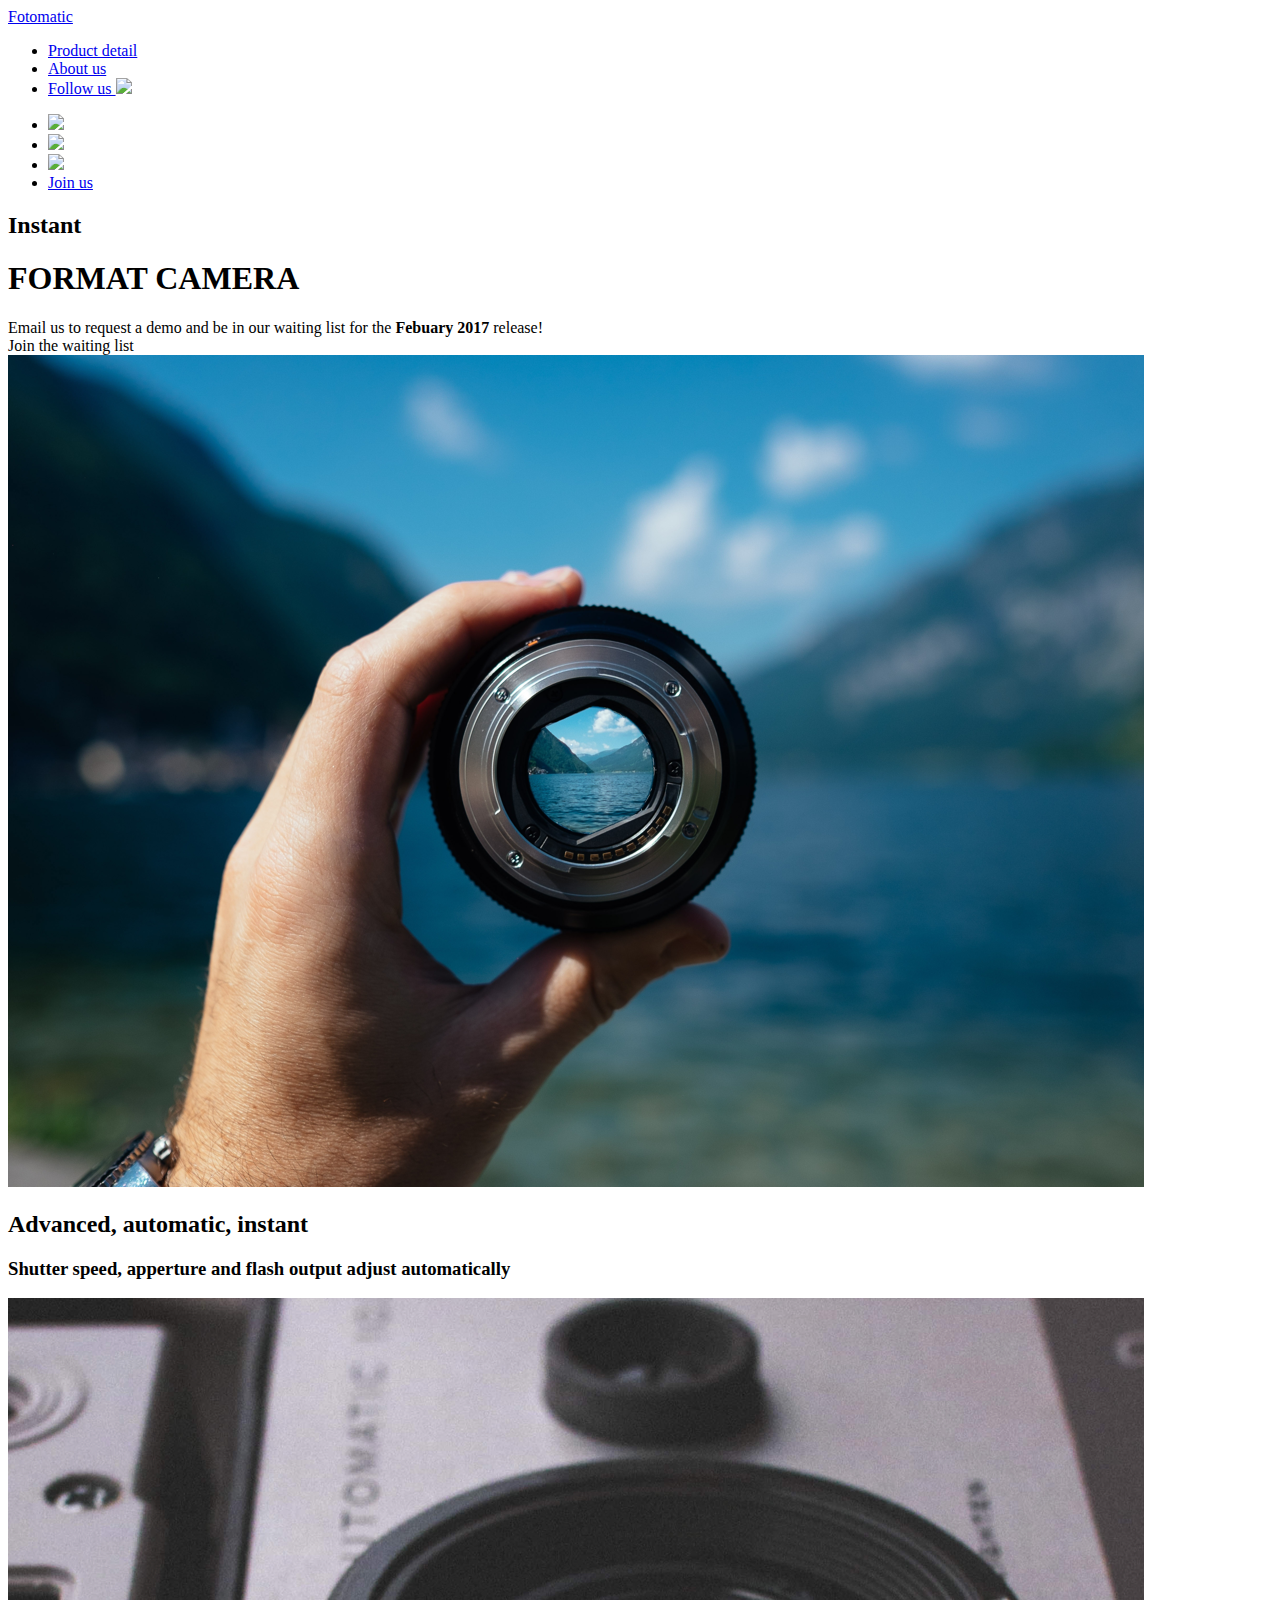
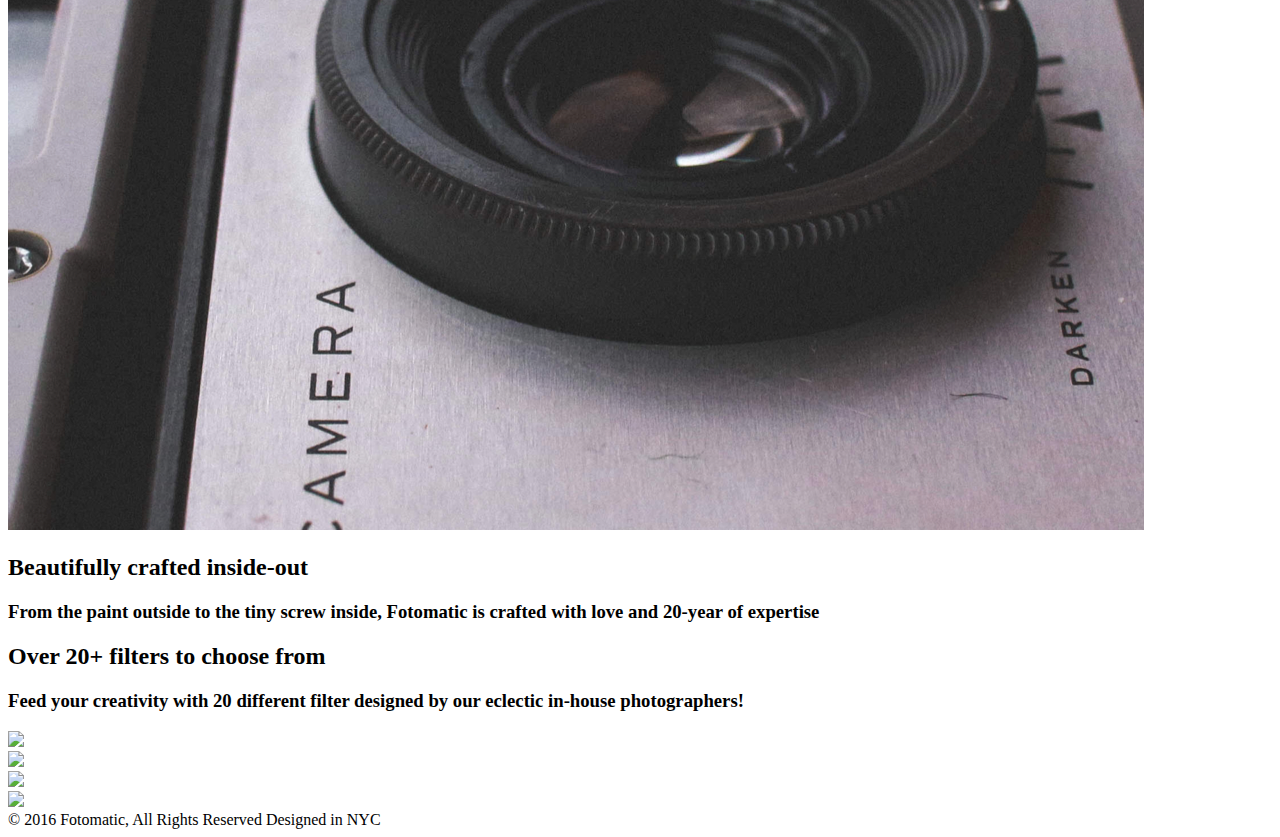
==== Fotomatic/index.html @ dcf3771e "add fotomatic" ====
<!DOCTYPE html>
<html>
<head>
  <link href="https://fonts.googleapis.com/css?family=Damion" rel="stylesheet">
  <link href="https://fonts.googleapis.com/css?family=Rubik" rel="stylesheet">
  <link href="https://fonts.googleapis.com/css?family=Roboto:300,400,600,700" rel="stylesheet">
  <link rel="stylesheet" href="./resources/css/reset.css">
  <meta charset="UTF-8">
</head>
<body>
  <!-- Header -->
  <header>
    <div class="content">
      <a href="index.html" class="desktop logo">Fotomatic</a>
      <nav class="desktop">
        <ul>
          <li><a href="#">Product detail</a></li>
          <li><a href="#">About us</a></li>
          <li><a href="https://www.instagram.com/">Follow us <img class="icon" src="./resources/images/instagram.png"></a></li>
        </ul>
      </nav>
      <nav class="mobile">
        <ul>
          <li><a href="#"><img src="./resources/images/ic-logo.svg"></a></li>
          <li><a href="#"><img src="./resources/images/ic-product-detail.svg"></a></li>
          <li><a href="#"><img src="./resources/images/ic-about-us.svg"></a></li>
          <li><a href="#" class="button">Join us</a></li>
        </ul>
      </nav>
    </div>
  </header>

  <!-- Main Content -->
  <div class="main-content">

    <!-- Sign Up Section -->
    <div id="sign-up-section" class="banner">
      <div id="sign-up-cta">
        <div class="content center">
          <div class="header">
            <h2 class="cursive">Instant</h2>
            <h1 class="striking">FORMAT CAMERA</h1>
          </div>
          <div class="email">
            <span>
              Email us to request a demo and be in our waiting list for the <strong>Febuary 2017</strong> release!
            </span>
            <div class="button">Join the waiting list</div>
          </div>
        </div>
      </div>
    </div>

    <!-- Features Section -->
    <div id="features-section">
      <div class="feature">
        <div class="center">
          <div class="image-container">
            <img src="images/feature-1.png" />
          </div>
          <div class="content">
            <h2>Advanced, automatic, instant</h2>
            <h3>Shutter speed, apperture and flash output adjust automatically</h3>
          </div>
        </div>
      </div>
      <div class="feature">
        <div class="center">
          <div class="image-container">
            <img src="images/feature-2.png" />
          </div>
          <div class="content">
            <h2>Beautifully crafted inside-out</h2>
            <h3>From the paint outside to the tiny screw inside, Fotomatic is crafted with love and 20-year of expertise</h3>
          </div>
        </div>
      </div>
    </div>

    <!-- Filters Section -->
    <div id="filters-section">
      <div class="content center">
        <h2>Over 20+ filters to choose from</h2>
        <h3>Feed your creativity with 20 different filter designed by our eclectic in-house photographers!</h3>
      </div>
      <div class="images-container">
        <div class="image-container">
          <img src="./resources/images/filter-1.png" />
        </div>
        <div class="image-container">
          <img src="./resources/images/filter-2.png" />
        </div>
        <div class="image-container">
          <img src="./resources/images/filter-3.png" />
        </div>
        <div class="image-container extra">
          <img src="./resources/images/filter-4.png" />
        </div>
      </div>
    </div>

    <!-- Quotes Section
    <div id="quotes-section">
      <div class="content center">
        <span class="quote">“It’s truly something that could create a brand new photography Renaissance”</span>
        <img class="quote-citation" src="./resources/images/photography-logo.png" />
      </div>
    </div>

    <!-- Footer -->
    <footer>
      <div class="content">
        <span class="copyright">© 2016  Fotomatic, All Rights Reserved</span>
        <span class="location">Designed in NYC</span>
      </div>
    </footer>

  </div>
</body>
</html>
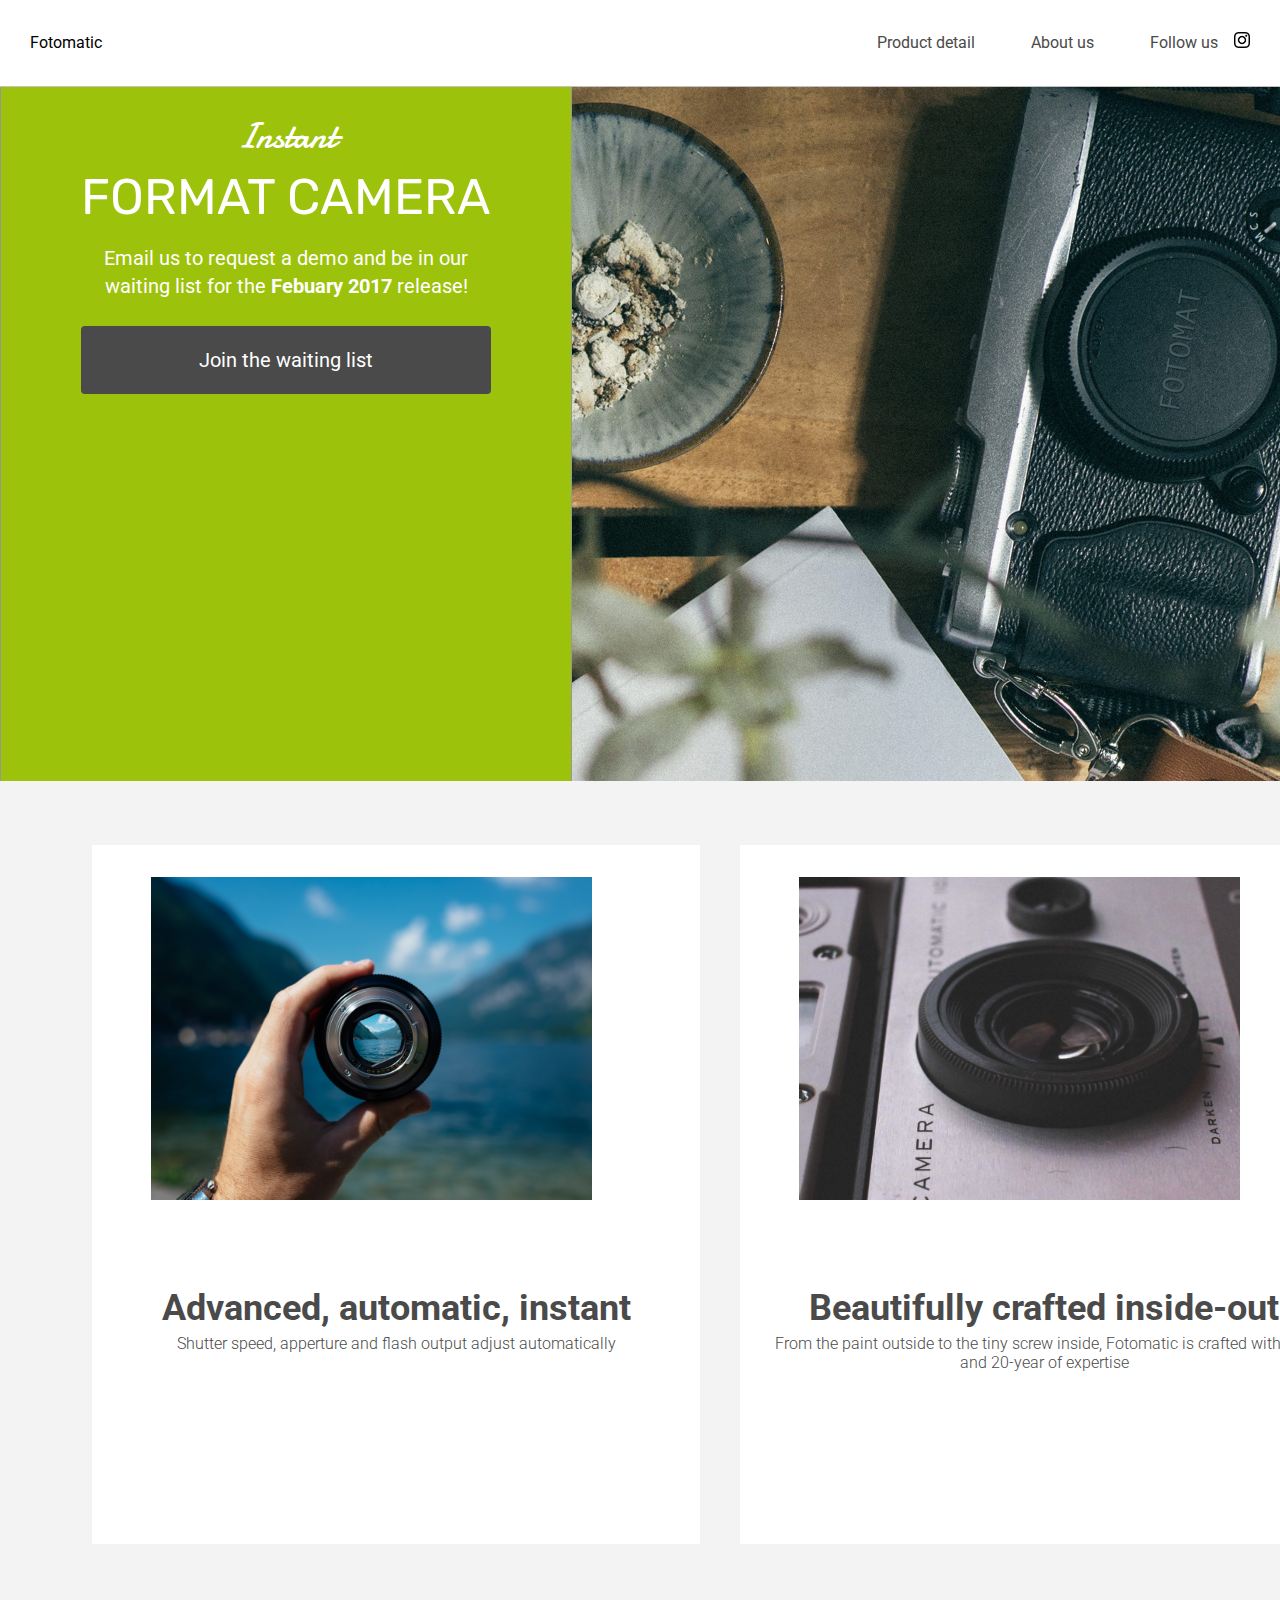
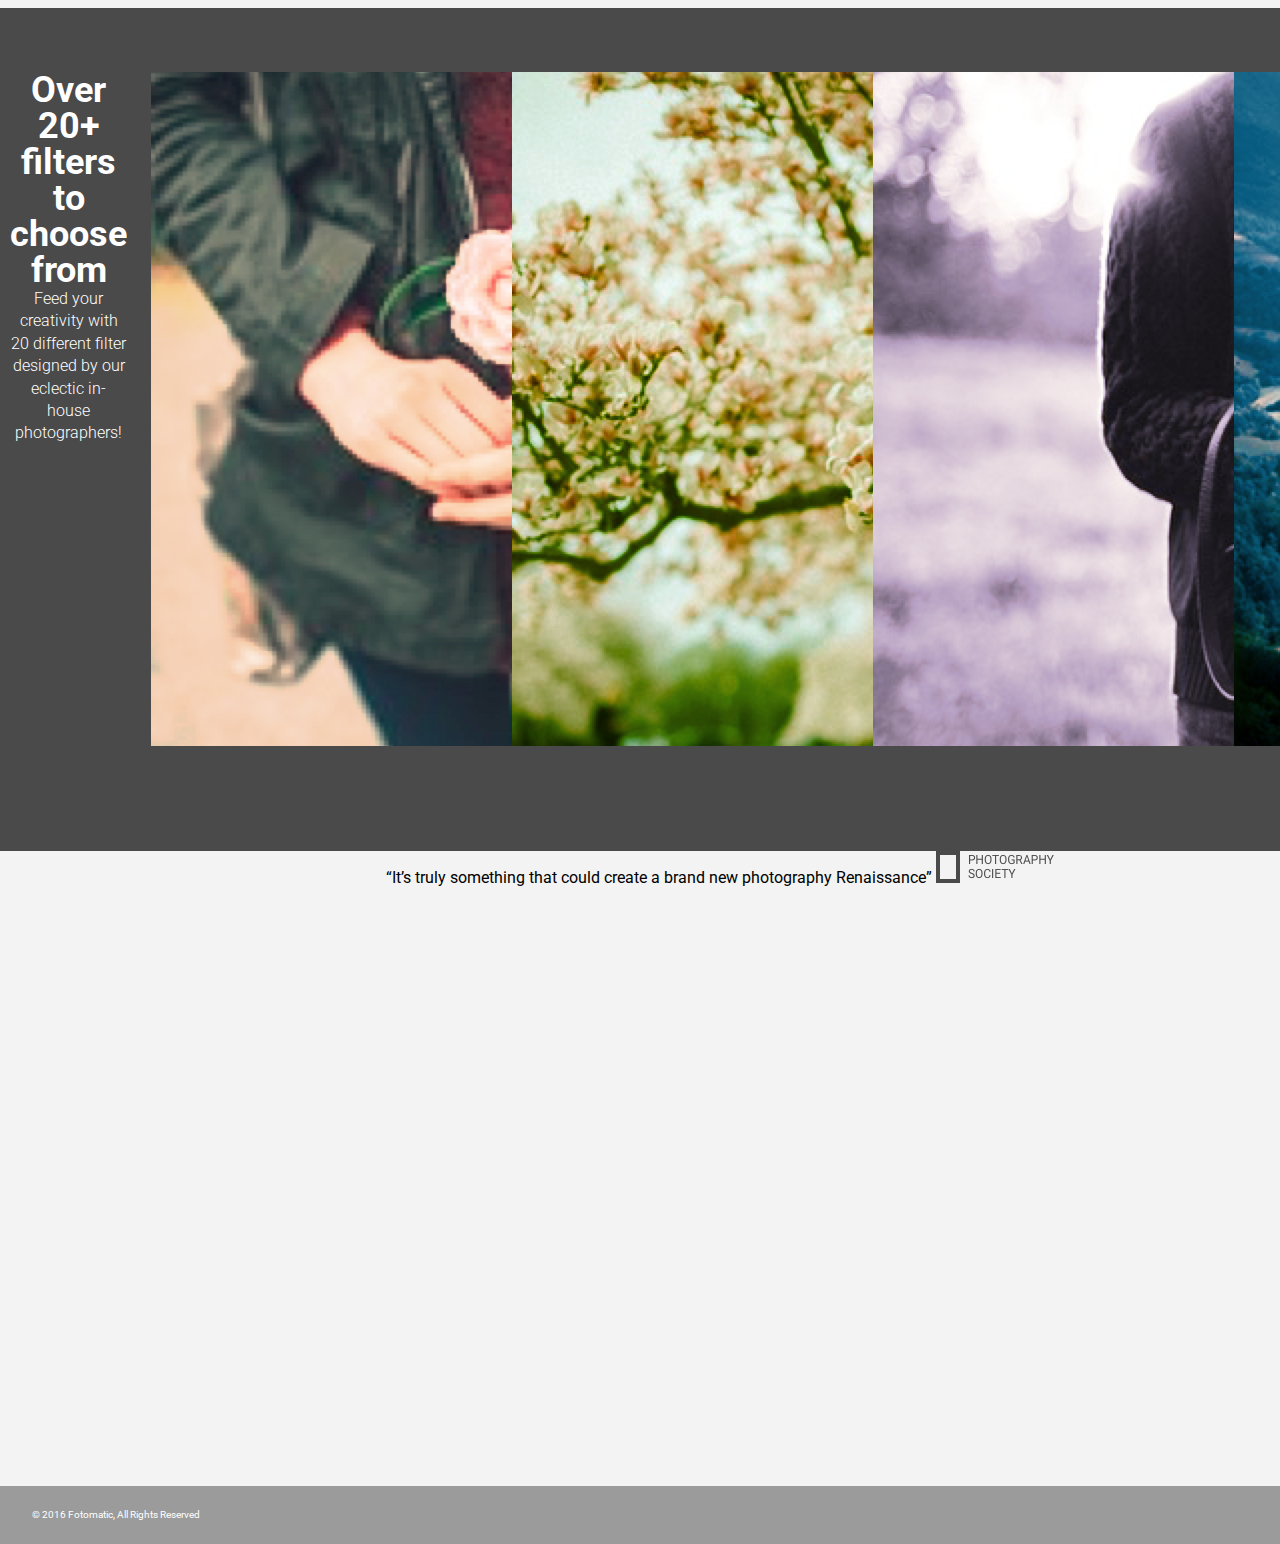
==== commit a2512962: "fotomatic unfinished" ====
--- a/Fotomatic/index.html
+++ b/Fotomatic/index.html
@@ -5,6 +5,7 @@
   <link href="https://fonts.googleapis.com/css?family=Rubik" rel="stylesheet">
   <link href="https://fonts.googleapis.com/css?family=Roboto:300,400,600,700" rel="stylesheet">
   <link rel="stylesheet" href="./resources/css/reset.css">
+  <link rel="stylesheet" href="./resources/css/style.css">
   <meta charset="UTF-8">
 </head>
 <body>
@@ -31,7 +32,7 @@
   </header>
 
   <!-- Main Content -->
-  <div class="main-content">
+  <section class="main-content">
 
     <!-- Sign Up Section -->
     <div id="sign-up-section" class="banner">
@@ -56,7 +57,7 @@
       <div class="feature">
         <div class="center">
           <div class="image-container">
-            <img src="images/feature-1.png" />
+            <img src="./resources/images/feature-1.png" />
           </div>
           <div class="content">
             <h2>Advanced, automatic, instant</h2>
@@ -67,7 +68,7 @@
       <div class="feature">
         <div class="center">
           <div class="image-container">
-            <img src="images/feature-2.png" />
+            <img src="./resources/images/feature-2.png" />
           </div>
           <div class="content">
             <h2>Beautifully crafted inside-out</h2>
@@ -83,6 +84,7 @@
         <h2>Over 20+ filters to choose from</h2>
         <h3>Feed your creativity with 20 different filter designed by our eclectic in-house photographers!</h3>
       </div>
+
       <div class="images-container">
         <div class="image-container">
           <img src="./resources/images/filter-1.png" />
@@ -99,7 +101,7 @@
       </div>
     </div>
 
-    <!-- Quotes Section
+    <!-- Quotes Section -->
     <div id="quotes-section">
       <div class="content center">
         <span class="quote">“It’s truly something that could create a brand new photography Renaissance”</span>
@@ -115,6 +117,6 @@
       </div>
     </footer>
 
-  </div>
+  </section>
 </body>
 </html>
--- a/Fotomatic/resources/css/style.css
+++ b/Fotomatic/resources/css/style.css
@@ -0,0 +1,406 @@
+/* Universal Styles */
+
+html {
+  font-family: "Roboto", sans-serif;
+  font-size: 16px;
+}
+
+.main-content {
+  width: 1440px;
+  display: flex;
+  flex-flow: column;
+  position: relative;
+  top: 5.3125rem; /* To offset for fixed header. */
+  margin: 0 auto;
+}
+
+.center {
+  text-align: center;
+  height: 635px;
+}
+
+.button {
+  border-radius: 4px;
+  background-color: #4a4a4a;
+  color: white;
+}
+
+.image-container {
+    overflow: hidden;
+}
+
+.image-container img {
+   display: block;
+}
+
+@media only screen and (max-width: 760px) {
+  .main-content {
+    top: 2.5625rem;
+  }
+}
+
+/* Header */
+
+header {
+  position: fixed;
+  width: 100%;
+  border-bottom: solid 1px #c6c1c1;
+  background-color: white;
+  z-index: 2;
+}
+
+header .content {
+  display: flex;
+  align-items: center;
+  padding: 1.875rem;
+}
+
+header .logo {
+  flex: 1;
+}
+
+header nav ul {
+  display: flex;
+}
+
+nav li {
+  padding-left: 3.5rem;
+}
+
+nav a {
+  vertical-align: bottom;
+  line-height: 1.6;
+  font-size: 1rem;
+  color: #4a4a4a;
+}
+
+header .icon {
+  width: 1rem;
+  padding-left: .75rem;
+}
+
+header .mobile {
+  display: none;
+}
+
+@media only screen and (max-width: 760px) {
+  header .desktop {
+    display: none;
+  }
+
+  header .mobile {
+    display: block;
+    width: 100%;
+  }
+
+  header .content {
+    padding: .5rem 0;
+  }
+
+  header .mobile ul {
+    display: flex;
+    justify-content: space-around;
+    align-items: center;
+    width: 100%;
+  }
+
+  header .mobile li {
+    padding: 0;
+  }
+
+  header .mobile .button {
+    padding: .1875rem .5rem;
+    background-color: #9dc20b;
+    line-height: 1.6;
+    color: white;
+  }
+}
+
+/* Sign Up Section */
+
+#sign-up-section {
+  display: flex;
+  justify-content: flex-start;
+  align-items: center;
+  height: 43.5rem;
+  background: url("../images/banner-landingpage.jpg") no-repeat;
+}
+
+#sign-up-cta {
+  padding: 0 5rem 2.5rem 5rem;
+  border: solid 1px #979797;
+  border-radius: 4px;
+  background-color: #9dc20b;
+}
+
+#sign-up-cta .content {
+  width: 25.625rem;
+  margin-top: 2rem;
+  font-family: "Roboto", sans-serif;
+  font-size: 1.25rem;
+  line-height: 1.4;
+  color: white;
+}
+
+#sign-up-cta h1 {
+  font-size: 3.125rem;
+}
+
+#sign-up-cta h2 {
+  font-size: 2.25rem;
+}
+
+#sign-up-cta span strong {
+  font-weight: bold;
+}
+
+#sign-up-cta .cursive {
+  font-family: "Damion", cursive;
+}
+
+#sign-up-cta .striking {
+  font-family: "Rubik", sans-serif;
+  padding-bottom: .75rem;
+}
+
+#sign-up-cta .button {
+  margin-top: 1.625rem;
+  padding: 1.25rem 7.25rem;
+}
+
+@media only screen and (max-width: 760px) {
+  #sign-up-section {
+    align-items: center;
+    justify-content: center;
+    height: 28rem;
+  }
+
+  #sign-up-cta {
+    position: static;
+    width: auto;
+    height: auto;
+    background-color: transparent;
+    border: none;
+  }
+
+  #sign-up-cta .content {
+    margin-top: 0;
+  }
+
+  #sign-up-cta .email {
+    display: none;
+  }
+
+  #sign-up-cta h1 {
+    font-size: 3.125rem;
+  }
+
+  #sign-up-cta h2 {
+    font-size: 2.25rem;
+  }
+}
+
+@media only screen and (max-width: 450px) {
+  #sign-up-section {
+    height: 20rem;
+  }
+
+  #sign-up-cta h1 {
+    font-size: 2.25rem;
+  }
+
+  #sign-up-cta h2 {
+    font-size: 2rem;
+  }
+}
+
+/* Features Section */
+
+#features-section {
+  display: flex;
+  justify-content: center;
+  padding: 4rem 5%;
+  background-color: #f3f3f3;
+}
+#features-section .center .image-container img{
+  width: 90%;
+  object-fit: scale-down;
+}
+.feature {
+  padding: 2rem;
+  margin: 0px 1.25rem;
+  background-color: white;
+}
+
+.feature .image-container {
+  width: 90%;
+  height: 65%;
+  margin: 0 auto;
+}
+
+.feature h2 {
+  padding-bottom: .5rem;
+  font-size: 2.25rem;
+  font-weight: bold;
+  color: #4a4a4a;
+}
+
+.feature h3 {
+  font-size: 1rem;
+  line-height: 1.2;
+  font-weight: 300;
+  color: #4a4a4a;
+}
+
+@media only screen and (max-width: 890px) {
+  .feature h2 {
+    font-size: 1.125rem;
+    line-height: 1.3;
+    font-weight: normal;
+  }
+
+  .feature h3 {
+    font-size: .875rem;
+    line-height: 1.4;
+  }
+}
+
+@media only screen and (max-width: 760px) {
+  #features-section {
+    flex-flow: column;
+    padding: 0;
+  }
+
+  .feature {
+    margin: 0;
+    padding: 1.25rem 1rem 0 1rem;
+  }
+}
+
+/* Filters Section */
+
+#filters-section {
+  display: flex;
+  padding: 4rem 0;
+  background-color: #4a4a4a;
+}
+
+#filters-section .content {
+  padding: 0 .625rem;
+  margin-bottom: 5rem;
+}
+
+#filters-section .content h2 {
+  font-size: 2.25rem;
+  font-weight: bold;
+  color: white;
+}
+
+#filters-section .content h3 {
+  font-size: 1rem;
+  line-height: 1.4;
+  font-weight: 300;
+  color: white;
+}
+
+#filters-section .images-container {
+  display: flex;
+  justify-content: center;
+  max-width: 100%;
+  padding: 0 1%;
+}
+
+@media only screen and (max-width: 760px) {
+  #filters-section {
+    padding: 1.5rem 0 0 0;
+  }
+
+  #filters-section .content {
+    margin-bottom: 1rem;
+  }
+
+  #filters-section .content h2 {
+    padding-bottom: .625rem;
+    font-size: 1.125rem;
+    line-height: 1.3;
+    font-weight: normal;
+  }
+
+  #filters-section .content h3 {
+    font-size: .875rem;
+    line-height: 1.4;
+  }
+
+  #filters-section .images-container {
+    width: 90%;
+    object-fit: scale-down;
+    padding: 0;
+  }
+
+  #filters-section .extra {
+    display: none;
+  }
+}
+
+/* Quotes Section */
+
+#quotes-section {
+  background-color: #f3f3f3;
+}
+
+#quotes-section content {
+  padding: 5rem 0;
+}
+
+#quotes-section quote {
+  padding-right: 1.875rem;
+  font-family: "Palatino", serif;
+  font-size: 1.875rem;
+  line-height: 1.1;
+  font-style: italic;
+  color: #4a4a4a;
+}
+
+#quotes-section quote-citation {
+  height: 1.875rem;
+}
+
+@media only screen and (max-width: 760px) {
+  #quotes-section content {
+    padding: 1.875rem .625rem;
+  }
+
+  #quotes-section quote {
+    font-size: 1.5rem;
+    line-height: 1.4;
+  }
+
+  #quotes-section quote-citation {
+    display: block;
+    padding-top: 1rem;
+    margin: auto;
+  }
+}
+
+/* Footer */
+
+footer {
+  background-color: #9b9b9b;
+  padding: 1.5rem 2rem;
+}
+
+footer .content {
+  color: white;
+  display: flex;
+  font-size: .75rem;
+}
+
+footer .copyright {
+  flex-grow: 1;
+}
+
+@media only screen and (min-width: 760px) {
+  footer .content {
+    font-size: .625rem;
+  }
+}